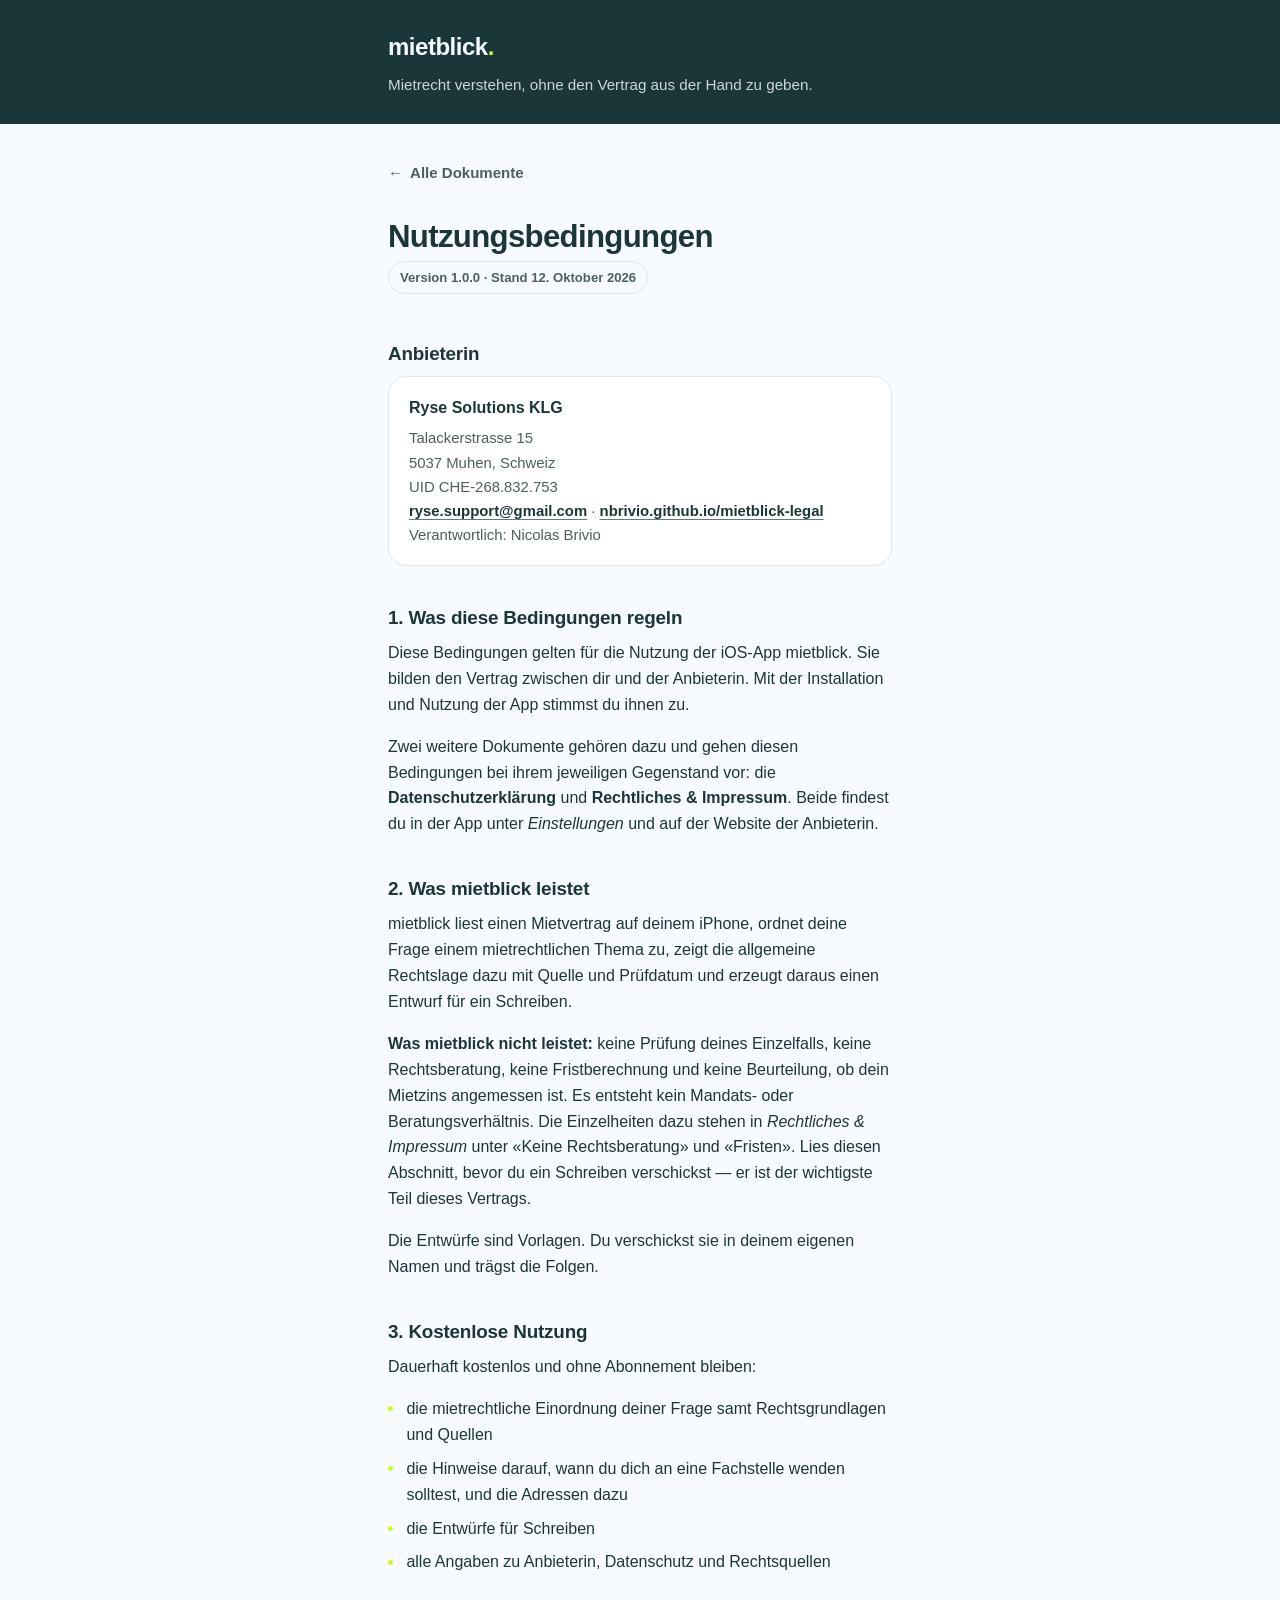
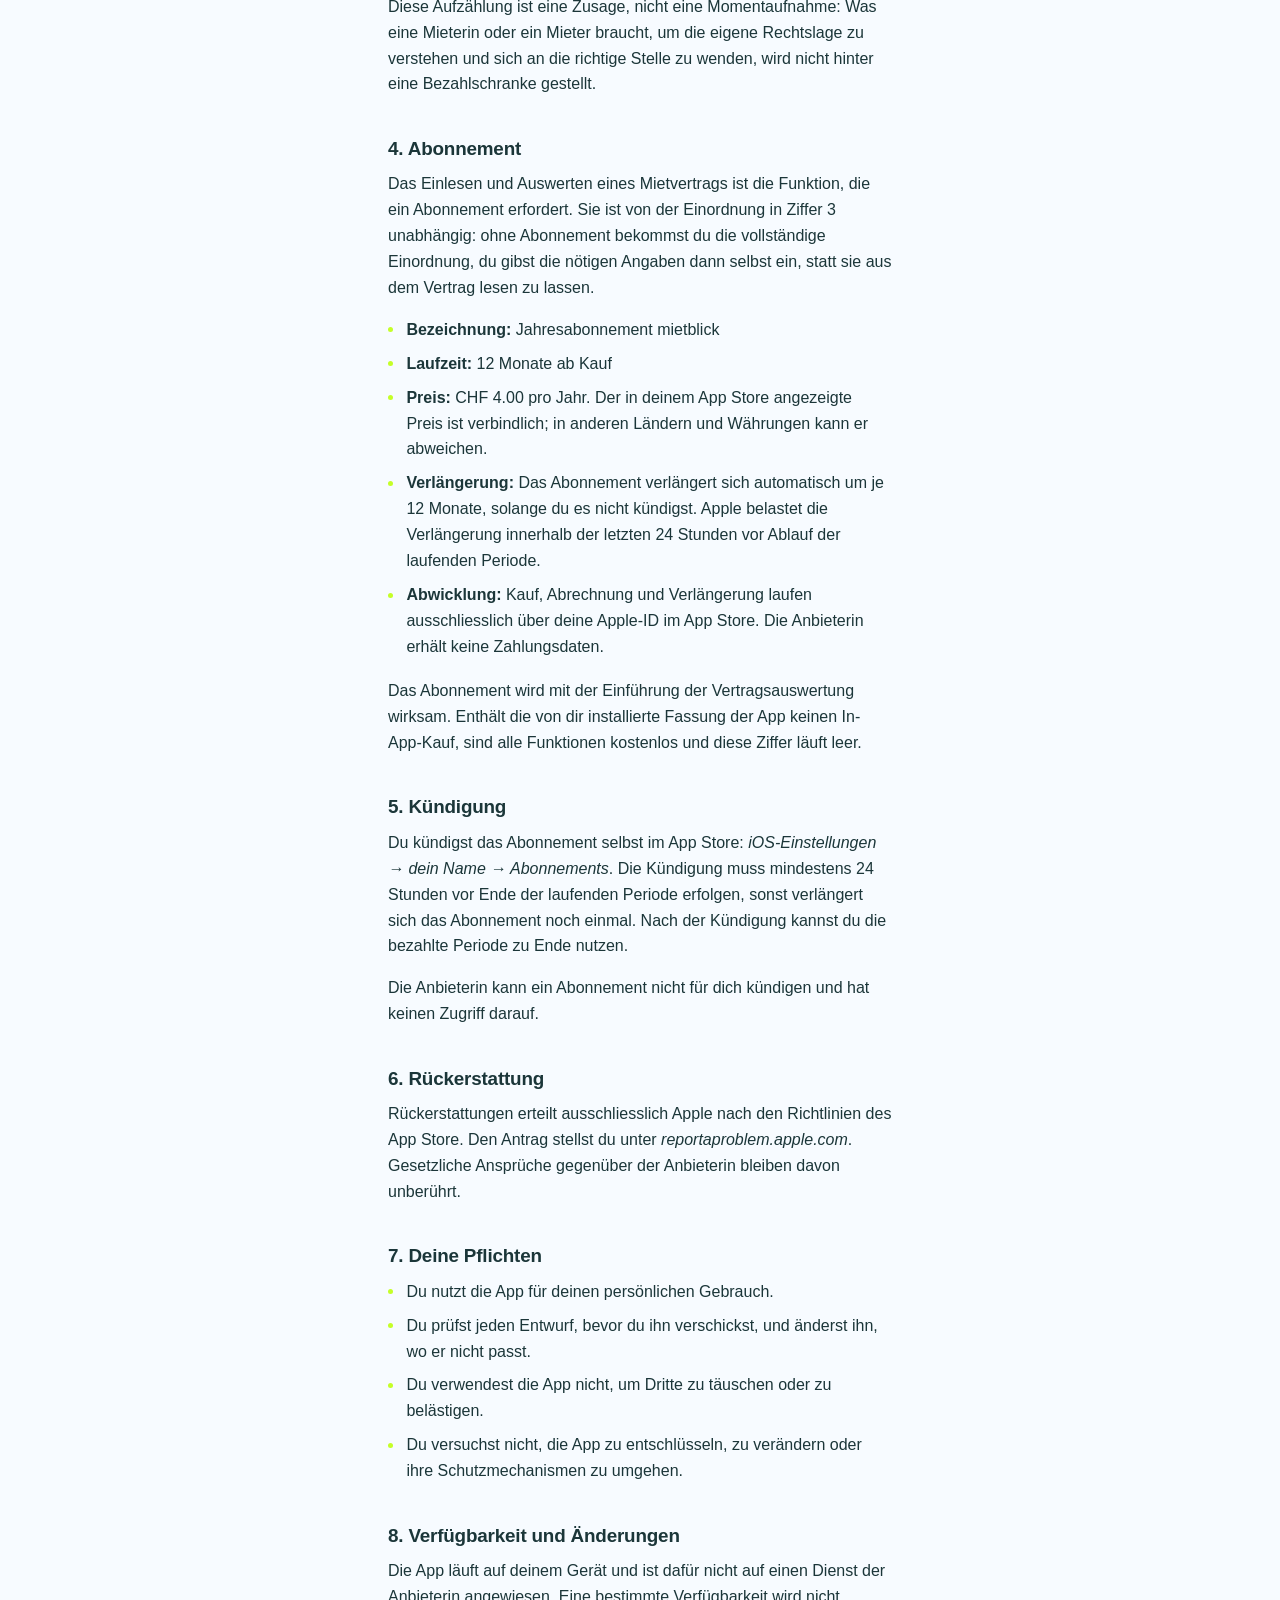
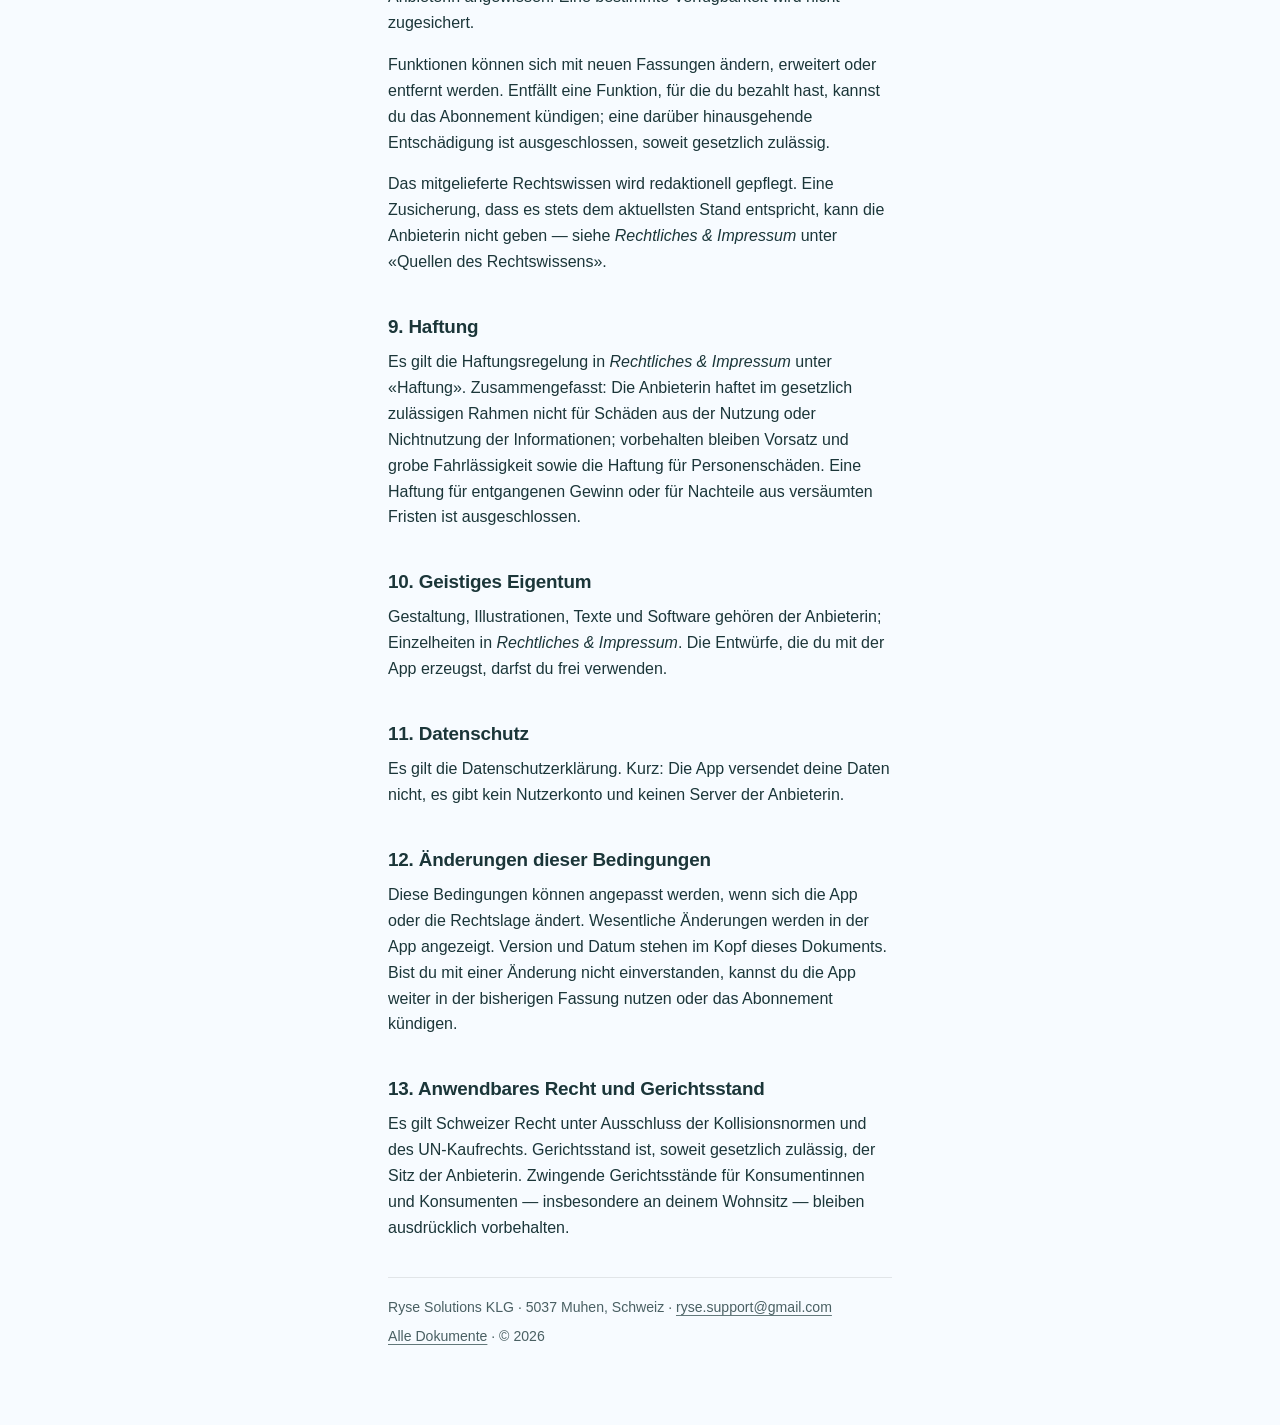
==== agb.html @ 71dbad0a "Rechtstexte mietblick Datenschutzerklärung, Nutzungsbedingungen, Impressum und Support zur iOS-App m" ====
<!doctype html>
<html lang="de-CH">
<head>
<meta charset="utf-8">
<meta name="viewport" content="width=device-width, initial-scale=1">
<title>Nutzungsbedingungen – mietblick</title>
<meta name="description" content="Leistungen, Abonnement, Kündigung, Haftung">
<meta name="color-scheme" content="light dark">
<meta name="robots" content="index, follow">
<link rel="stylesheet" href="assets/style.css">
</head>
<body>
<a class="skip" href="#inhalt">Zum Inhalt springen</a>
<header class="top">
  <div class="wrap">
    <a class="brand" href="index.html">mietblick<span class="dot" aria-hidden="true">.</span></a>
    <p class="tagline">Mietrecht verstehen, ohne den Vertrag aus der Hand zu geben.</p>
  </div>
</header>
<div class="wrap">
<nav class="back"><a href="index.html"><span aria-hidden="true">&#8592;</span> Alle Dokumente</a></nav>
<main id="inhalt">
<h1>Nutzungsbedingungen</h1><p class="stamp">Version 1.0.0 · Stand 12. Oktober 2026</p>
<h2>Anbieterin</h2>
<div class="card"><p class="name">Ryse Solutions KLG</p><p class="meta">Talackerstrasse 15<br>5037 Muhen, Schweiz</p><p class="meta">UID CHE-268.832.753</p><p class="meta"><a href="mailto:ryse.support@gmail.com">ryse.support@gmail.com</a> · <a href="https://nbrivio.github.io/mietblick-legal/">nbrivio.github.io/mietblick-legal</a></p><p class="meta">Verantwortlich: Nicolas Brivio</p></div>
<h2>1. Was diese Bedingungen regeln</h2>
<p>Diese Bedingungen gelten für die Nutzung der iOS-App mietblick. Sie bilden den Vertrag zwischen dir und der Anbieterin. Mit der Installation und Nutzung der App stimmst du ihnen zu.</p>
<p>Zwei weitere Dokumente gehören dazu und gehen diesen Bedingungen bei ihrem jeweiligen Gegenstand vor: die <strong>Datenschutzerklärung</strong> und <strong>Rechtliches &amp; Impressum</strong>. Beide findest du in der App unter <em>Einstellungen</em> und auf der Website der Anbieterin.</p>
<h2>2. Was mietblick leistet</h2>
<p>mietblick liest einen Mietvertrag auf deinem iPhone, ordnet deine Frage einem mietrechtlichen Thema zu, zeigt die allgemeine Rechtslage dazu mit Quelle und Prüfdatum und erzeugt daraus einen Entwurf für ein Schreiben.</p>
<p><strong>Was mietblick nicht leistet:</strong> keine Prüfung deines Einzelfalls, keine Rechtsberatung, keine Fristberechnung und keine Beurteilung, ob dein Mietzins angemessen ist. Es entsteht kein Mandats- oder Beratungsverhältnis. Die Einzelheiten dazu stehen in <em>Rechtliches &amp; Impressum</em> unter «Keine Rechtsberatung» und «Fristen». Lies diesen Abschnitt, bevor du ein Schreiben verschickst — er ist der wichtigste Teil dieses Vertrags.</p>
<p>Die Entwürfe sind Vorlagen. Du verschickst sie in deinem eigenen Namen und trägst die Folgen.</p>
<h2>3. Kostenlose Nutzung</h2>
<p>Dauerhaft kostenlos und ohne Abonnement bleiben:</p>
<ul><li>die mietrechtliche Einordnung deiner Frage samt Rechtsgrundlagen und Quellen</li><li>die Hinweise darauf, wann du dich an eine Fachstelle wenden solltest, und die Adressen dazu</li><li>die Entwürfe für Schreiben</li><li>alle Angaben zu Anbieterin, Datenschutz und Rechtsquellen</li></ul>
<p>Diese Aufzählung ist eine Zusage, nicht eine Momentaufnahme: Was eine Mieterin oder ein Mieter braucht, um die eigene Rechtslage zu verstehen und sich an die richtige Stelle zu wenden, wird nicht hinter eine Bezahlschranke gestellt.</p>
<h2>4. Abonnement</h2>
<p>Das Einlesen und Auswerten eines Mietvertrags ist die Funktion, die ein Abonnement erfordert. Sie ist von der Einordnung in Ziffer 3 unabhängig: ohne Abonnement bekommst du die vollständige Einordnung, du gibst die nötigen Angaben dann selbst ein, statt sie aus dem Vertrag lesen zu lassen.</p>
<ul><li><strong>Bezeichnung:</strong> Jahresabonnement mietblick</li><li><strong>Laufzeit:</strong> 12 Monate ab Kauf</li><li><strong>Preis:</strong> CHF 4.00 pro Jahr. Der in deinem App Store angezeigte Preis ist verbindlich; in anderen Ländern und Währungen kann er abweichen.</li><li><strong>Verlängerung:</strong> Das Abonnement verlängert sich automatisch um je 12 Monate, solange du es nicht kündigst. Apple belastet die Verlängerung innerhalb der letzten 24 Stunden vor Ablauf der laufenden Periode.</li><li><strong>Abwicklung:</strong> Kauf, Abrechnung und Verlängerung laufen ausschliesslich über deine Apple-ID im App Store. Die Anbieterin erhält keine Zahlungsdaten.</li></ul>
<p>Das Abonnement wird mit der Einführung der Vertragsauswertung wirksam. Enthält die von dir installierte Fassung der App keinen In-App-Kauf, sind alle Funktionen kostenlos und diese Ziffer läuft leer.</p>
<h2>5. Kündigung</h2>
<p>Du kündigst das Abonnement selbst im App Store: <em>iOS-Einstellungen → dein Name → Abonnements</em>. Die Kündigung muss mindestens 24 Stunden vor Ende der laufenden Periode erfolgen, sonst verlängert sich das Abonnement noch einmal. Nach der Kündigung kannst du die bezahlte Periode zu Ende nutzen.</p>
<p>Die Anbieterin kann ein Abonnement nicht für dich kündigen und hat keinen Zugriff darauf.</p>
<h2>6. Rückerstattung</h2>
<p>Rückerstattungen erteilt ausschliesslich Apple nach den Richtlinien des App Store. Den Antrag stellst du unter <em>reportaproblem.apple.com</em>. Gesetzliche Ansprüche gegenüber der Anbieterin bleiben davon unberührt.</p>
<h2>7. Deine Pflichten</h2>
<ul><li>Du nutzt die App für deinen persönlichen Gebrauch.</li><li>Du prüfst jeden Entwurf, bevor du ihn verschickst, und änderst ihn, wo er nicht passt.</li><li>Du verwendest die App nicht, um Dritte zu täuschen oder zu belästigen.</li><li>Du versuchst nicht, die App zu entschlüsseln, zu verändern oder ihre Schutzmechanismen zu umgehen.</li></ul>
<h2>8. Verfügbarkeit und Änderungen</h2>
<p>Die App läuft auf deinem Gerät und ist dafür nicht auf einen Dienst der Anbieterin angewiesen. Eine bestimmte Verfügbarkeit wird nicht zugesichert.</p>
<p>Funktionen können sich mit neuen Fassungen ändern, erweitert oder entfernt werden. Entfällt eine Funktion, für die du bezahlt hast, kannst du das Abonnement kündigen; eine darüber hinausgehende Entschädigung ist ausgeschlossen, soweit gesetzlich zulässig.</p>
<p>Das mitgelieferte Rechtswissen wird redaktionell gepflegt. Eine Zusicherung, dass es stets dem aktuellsten Stand entspricht, kann die Anbieterin nicht geben — siehe <em>Rechtliches &amp; Impressum</em> unter «Quellen des Rechtswissens».</p>
<h2>9. Haftung</h2>
<p>Es gilt die Haftungsregelung in <em>Rechtliches &amp; Impressum</em> unter «Haftung». Zusammengefasst: Die Anbieterin haftet im gesetzlich zulässigen Rahmen nicht für Schäden aus der Nutzung oder Nichtnutzung der Informationen; vorbehalten bleiben Vorsatz und grobe Fahrlässigkeit sowie die Haftung für Personenschäden. Eine Haftung für entgangenen Gewinn oder für Nachteile aus versäumten Fristen ist ausgeschlossen.</p>
<h2>10. Geistiges Eigentum</h2>
<p>Gestaltung, Illustrationen, Texte und Software gehören der Anbieterin; Einzelheiten in <em>Rechtliches &amp; Impressum</em>. Die Entwürfe, die du mit der App erzeugst, darfst du frei verwenden.</p>
<h2>11. Datenschutz</h2>
<p>Es gilt die Datenschutzerklärung. Kurz: Die App versendet deine Daten nicht, es gibt kein Nutzerkonto und keinen Server der Anbieterin.</p>
<h2>12. Änderungen dieser Bedingungen</h2>
<p>Diese Bedingungen können angepasst werden, wenn sich die App oder die Rechtslage ändert. Wesentliche Änderungen werden in der App angezeigt. Version und Datum stehen im Kopf dieses Dokuments. Bist du mit einer Änderung nicht einverstanden, kannst du die App weiter in der bisherigen Fassung nutzen oder das Abonnement kündigen.</p>
<h2>13. Anwendbares Recht und Gerichtsstand</h2>
<p>Es gilt Schweizer Recht unter Ausschluss der Kollisionsnormen und des UN-Kaufrechts. Gerichtsstand ist, soweit gesetzlich zulässig, der Sitz der Anbieterin. Zwingende Gerichtsstände für Konsumentinnen und Konsumenten — insbesondere an deinem Wohnsitz — bleiben ausdrücklich vorbehalten.</p>
</main>
<footer class="foot">
  <p>Ryse Solutions KLG · 5037 Muhen, Schweiz · <a href="mailto:ryse.support@gmail.com">ryse.support@gmail.com</a></p>
  <p><a href="index.html">Alle Dokumente</a> · &copy; 2026</p>
</footer>
</div>
</body>
</html>
---- assets/style.css ----
/* mietblick — Rechtstexte.
   Farben, Radien und Abstände sind aus MBColor/MBRadius der App übernommen, damit
   die Seite wie die App aussieht und nicht wie ein fremdes Dokument. Die
   Kontrastwerte in den Kommentaren stammen aus Tokens.swift und sind dort geprüft. */

:root {
  --lime:        #C5FF28;
  --petrol:      #1B3639;
  --petrol-deep: #0F2426;
  --ice:         #F7FBFF;

  --bg:        var(--ice);
  --surface:   #ffffff;
  --ink:       var(--petrol);   /* 12.4:1 auf surface */
  --ink-2:     #4A6063;         /*  6.7:1 */
  --ink-faint: #62787A;         /*  4.5:1 */
  --outline:   #E1E5E8;
  --separator: #EEF1F2;
  --hero:      var(--petrol);
  --hero-ink:  var(--ice);
  --radius:    18px;
  --radius-sm: 12px;
  --measure:   34rem;
}

@media (prefers-color-scheme: dark) {
  :root:not([data-theme="light"]) {
    --bg:        #0A1719;
    --surface:   #16302F;
    --ink:       var(--ice);    /* 13.5:1 */
    --ink-2:     #A9BDBF;       /*  7.2:1 */
    --ink-faint: #829799;       /*  4.6:1 */
    --outline:   rgba(255,255,255,.14);
    --separator: rgba(255,255,255,.10);
    --hero:      #244B50;
    --hero-ink:  var(--ice);
  }
}

* { box-sizing: border-box; }

html { -webkit-text-size-adjust: 100%; }

body {
  margin: 0;
  background: var(--bg);
  color: var(--ink);
  font: 1rem/1.62 -apple-system, BlinkMacSystemFont, "Segoe UI", Roboto, Helvetica, Arial, sans-serif;
  font-feature-settings: "kern";
  text-rendering: optimizeLegibility;
}

/* Keyboard users reach the text without walking the whole document list. */
.skip {
  position: absolute; left: -9999px;
  background: var(--lime); color: var(--petrol);
  padding: 12px 18px; border-radius: 0 0 var(--radius-sm) 0;
  font-weight: 650; z-index: 10;
}
.skip:focus { left: 0; top: 0; }

:focus-visible {
  outline: 3px solid var(--lime);
  outline-offset: 2px;
  border-radius: 4px;
}

.wrap { max-width: var(--measure); margin: 0 auto; padding: 0 20px 72px; }

/* --- Kopf --- */

header.top {
  background: var(--hero); color: var(--hero-ink);
  padding: 28px 0 26px;
  margin-bottom: 28px;
}
header.top .wrap { padding-bottom: 0; }
.brand {
  display: inline-block; text-decoration: none;
  color: var(--hero-ink);
  font-size: 1.5rem; font-weight: 700; letter-spacing: -.02em;
}
.brand .dot { color: var(--lime); }
.brand:hover { text-decoration: none; }
.tagline { margin: 6px 0 0; color: var(--ice); opacity: .82; font-size: .95rem; }

nav.back { margin: 0 0 22px; }
nav.back a {
  display: inline-flex; align-items: center; gap: 7px;
  min-height: 44px;
  color: var(--ink-2); text-decoration: none; font-size: .94rem; font-weight: 550;
}
nav.back a:hover { color: var(--ink); }

/* --- Text --- */

main h1 {
  font-size: 1.95rem; line-height: 1.2; letter-spacing: -.022em;
  margin: 0 0 6px; font-weight: 700;
}
main h2 {
  font-size: 1.18rem; line-height: 1.32; letter-spacing: -.01em;
  margin: 2.1em 0 .5em; font-weight: 650;
}
main h2:first-of-type { margin-top: 1.4em; }
p { margin: 0 0 1em; }
a { color: var(--ink); text-decoration-color: var(--ink-faint); text-underline-offset: .18em; }
a:hover { text-decoration-color: var(--ink); }
strong { font-weight: 650; }

.stamp {
  display: inline-block;
  margin: 0 0 1.6em;
  padding: 5px 11px;
  border: 1px solid var(--outline); border-radius: 999px;
  color: var(--ink-2); font-size: .82rem; font-weight: 550;
}

ul { margin: 0 0 1.15em; padding: 0; list-style: none; }
ul li {
  position: relative; padding-left: 1.15em; margin-bottom: .5em;
}
ul li::before {
  content: ""; position: absolute; left: 0; top: .66em;
  width: 5px; height: 5px; border-radius: 50%;
  background: var(--lime);
  /* Lime on white is 1.4:1 — decorative only. The indent carries the structure,
     and a screen reader gets a real <ul>. */
}

/* --- Karten --- */

.card {
  background: var(--surface);
  border: 1px solid var(--outline);
  border-radius: var(--radius);
  padding: 18px 20px;
  margin: 0 0 1.4em;
}
.card p:last-child, .card ul:last-child { margin-bottom: 0; }
.card .name { font-weight: 650; margin-bottom: .35em; }
.card .meta { color: var(--ink-2); font-size: .93rem; margin: 0; }
.card .meta a { color: var(--ink); font-weight: 550; }

/* --- Tabellen: auf dem Telefon als Blöcke, nicht als Querscroll --- */

table { width: 100%; border-collapse: collapse; margin: 0 0 1.5em; font-size: .94rem; }
thead th {
  text-align: left; font-weight: 650; font-size: .78rem;
  text-transform: uppercase; letter-spacing: .055em;
  color: var(--ink-faint);
  padding: 0 10px 7px 0;
  border-bottom: 1px solid var(--outline);
}
tbody td { padding: 11px 10px 11px 0; border-bottom: 1px solid var(--separator); vertical-align: top; }

@media (max-width: 36rem) {
  thead { position: absolute; width: 1px; height: 1px; overflow: hidden; clip-path: inset(50%); }
  tbody tr {
    display: block; background: var(--surface);
    border: 1px solid var(--outline); border-radius: var(--radius-sm);
    padding: 12px 14px; margin-bottom: 10px;
  }
  tbody td { display: block; border: 0; padding: 0 0 6px; }
  tbody td:last-child { padding-bottom: 0; }
  tbody td::before {
    content: attr(data-label);
    display: block;
    font-size: .74rem; text-transform: uppercase; letter-spacing: .055em;
    color: var(--ink-faint); font-weight: 650; margin-bottom: 1px;
  }
}

/* --- Dokumentliste auf der Startseite --- */

.docs { display: grid; gap: 10px; margin: 0 0 2em; padding: 0; list-style: none; }
.docs li { padding: 0; margin: 0; }
.docs li::before { content: none; }
.docs a {
  display: flex; align-items: center; gap: 14px;
  background: var(--surface);
  border: 1px solid var(--outline); border-radius: var(--radius);
  padding: 16px 18px; min-height: 44px;
  text-decoration: none; color: var(--ink);
}
.docs a:hover { border-color: var(--ink-faint); }
.docs .t { font-weight: 650; display: block; }
.docs .d { color: var(--ink-2); font-size: .9rem; display: block; margin-top: 1px; }
.docs .chev { margin-left: auto; color: var(--ink-faint); flex: none; }

/* --- Fuss --- */

footer.foot {
  border-top: 1px solid var(--outline);
  margin-top: 2.6em; padding-top: 18px;
  color: var(--ink-2); font-size: .88rem;
}
footer.foot a { color: var(--ink-2); }
footer.foot p { margin: 0 0 .4em; }

@media (prefers-reduced-motion: reduce) {
  * { transition: none !important; animation: none !important; }
}
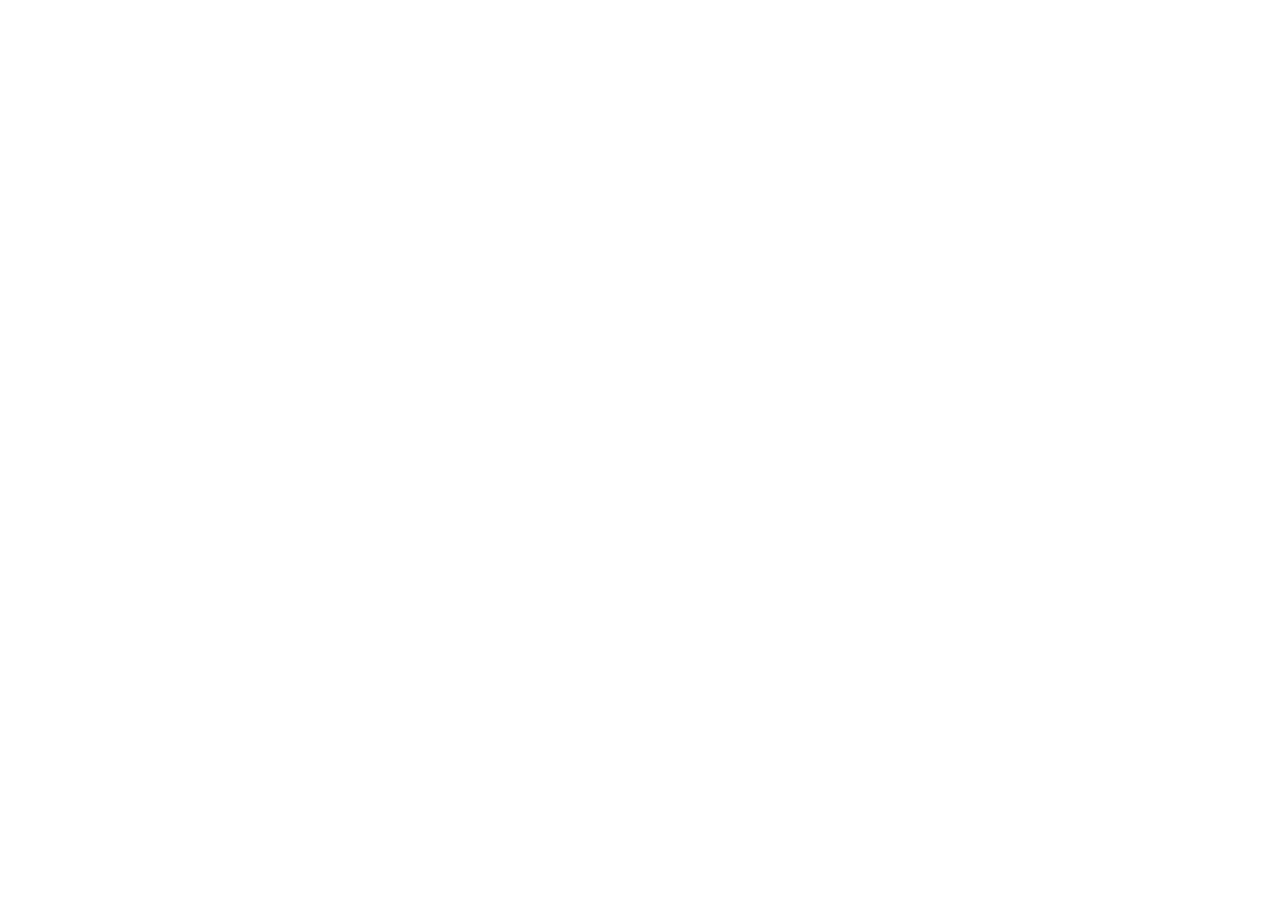
==== commit 21d78798: "Weiterleitung auf ryse-solutions.ch/mietblick-legal/ Die Rechtstexte liegen jetzt im Repo ryse-websi" ====
--- a/agb.html
+++ b/agb.html
@@ -3,67 +3,26 @@
 <head>
 <meta charset="utf-8">
 <meta name="viewport" content="width=device-width, initial-scale=1">
-<title>Nutzungsbedingungen – mietblick</title>
-<meta name="description" content="Leistungen, Abonnement, Kündigung, Haftung">
-<meta name="color-scheme" content="light dark">
-<meta name="robots" content="index, follow">
-<link rel="stylesheet" href="assets/style.css">
+<title>Verschoben &ndash; mietblick</title>
+<link rel="canonical" href="https://ryse-solutions.ch/mietblick-legal/agb.html">
+<meta http-equiv="refresh" content="0; url=https://ryse-solutions.ch/mietblick-legal/agb.html">
+<meta name="robots" content="noindex, follow">
+<style>
+  body { margin:0; min-height:100vh; display:grid; place-items:center;
+         background:#F7FBFF; color:#1B3639;
+         font:1rem/1.6 -apple-system,BlinkMacSystemFont,"Segoe UI",Roboto,Helvetica,Arial,sans-serif; }
+  main { max-width:30rem; padding:24px; text-align:center; }
+  h1 { font-size:1.25rem; margin:0 0 .6em; }
+  a { color:#1B3639; }
+  @media (prefers-color-scheme: dark) { body { background:#0A0A0A; color:#E8DCD0; } }
+</style>
 </head>
 <body>
-<a class="skip" href="#inhalt">Zum Inhalt springen</a>
-<header class="top">
-  <div class="wrap">
-    <a class="brand" href="index.html">mietblick<span class="dot" aria-hidden="true">.</span></a>
-    <p class="tagline">Mietrecht verstehen, ohne den Vertrag aus der Hand zu geben.</p>
-  </div>
-</header>
-<div class="wrap">
-<nav class="back"><a href="index.html"><span aria-hidden="true">&#8592;</span> Alle Dokumente</a></nav>
-<main id="inhalt">
-<h1>Nutzungsbedingungen</h1><p class="stamp">Version 1.0.0 · Stand 12. Oktober 2026</p>
-<h2>Anbieterin</h2>
-<div class="card"><p class="name">Ryse Solutions KLG</p><p class="meta">Talackerstrasse 15<br>5037 Muhen, Schweiz</p><p class="meta">UID CHE-268.832.753</p><p class="meta"><a href="mailto:ryse.support@gmail.com">ryse.support@gmail.com</a> · <a href="https://nbrivio.github.io/mietblick-legal/">nbrivio.github.io/mietblick-legal</a></p><p class="meta">Verantwortlich: Nicolas Brivio</p></div>
-<h2>1. Was diese Bedingungen regeln</h2>
-<p>Diese Bedingungen gelten für die Nutzung der iOS-App mietblick. Sie bilden den Vertrag zwischen dir und der Anbieterin. Mit der Installation und Nutzung der App stimmst du ihnen zu.</p>
-<p>Zwei weitere Dokumente gehören dazu und gehen diesen Bedingungen bei ihrem jeweiligen Gegenstand vor: die <strong>Datenschutzerklärung</strong> und <strong>Rechtliches &amp; Impressum</strong>. Beide findest du in der App unter <em>Einstellungen</em> und auf der Website der Anbieterin.</p>
-<h2>2. Was mietblick leistet</h2>
-<p>mietblick liest einen Mietvertrag auf deinem iPhone, ordnet deine Frage einem mietrechtlichen Thema zu, zeigt die allgemeine Rechtslage dazu mit Quelle und Prüfdatum und erzeugt daraus einen Entwurf für ein Schreiben.</p>
-<p><strong>Was mietblick nicht leistet:</strong> keine Prüfung deines Einzelfalls, keine Rechtsberatung, keine Fristberechnung und keine Beurteilung, ob dein Mietzins angemessen ist. Es entsteht kein Mandats- oder Beratungsverhältnis. Die Einzelheiten dazu stehen in <em>Rechtliches &amp; Impressum</em> unter «Keine Rechtsberatung» und «Fristen». Lies diesen Abschnitt, bevor du ein Schreiben verschickst — er ist der wichtigste Teil dieses Vertrags.</p>
-<p>Die Entwürfe sind Vorlagen. Du verschickst sie in deinem eigenen Namen und trägst die Folgen.</p>
-<h2>3. Kostenlose Nutzung</h2>
-<p>Dauerhaft kostenlos und ohne Abonnement bleiben:</p>
-<ul><li>die mietrechtliche Einordnung deiner Frage samt Rechtsgrundlagen und Quellen</li><li>die Hinweise darauf, wann du dich an eine Fachstelle wenden solltest, und die Adressen dazu</li><li>die Entwürfe für Schreiben</li><li>alle Angaben zu Anbieterin, Datenschutz und Rechtsquellen</li></ul>
-<p>Diese Aufzählung ist eine Zusage, nicht eine Momentaufnahme: Was eine Mieterin oder ein Mieter braucht, um die eigene Rechtslage zu verstehen und sich an die richtige Stelle zu wenden, wird nicht hinter eine Bezahlschranke gestellt.</p>
-<h2>4. Abonnement</h2>
-<p>Das Einlesen und Auswerten eines Mietvertrags ist die Funktion, die ein Abonnement erfordert. Sie ist von der Einordnung in Ziffer 3 unabhängig: ohne Abonnement bekommst du die vollständige Einordnung, du gibst die nötigen Angaben dann selbst ein, statt sie aus dem Vertrag lesen zu lassen.</p>
-<ul><li><strong>Bezeichnung:</strong> Jahresabonnement mietblick</li><li><strong>Laufzeit:</strong> 12 Monate ab Kauf</li><li><strong>Preis:</strong> CHF 4.00 pro Jahr. Der in deinem App Store angezeigte Preis ist verbindlich; in anderen Ländern und Währungen kann er abweichen.</li><li><strong>Verlängerung:</strong> Das Abonnement verlängert sich automatisch um je 12 Monate, solange du es nicht kündigst. Apple belastet die Verlängerung innerhalb der letzten 24 Stunden vor Ablauf der laufenden Periode.</li><li><strong>Abwicklung:</strong> Kauf, Abrechnung und Verlängerung laufen ausschliesslich über deine Apple-ID im App Store. Die Anbieterin erhält keine Zahlungsdaten.</li></ul>
-<p>Das Abonnement wird mit der Einführung der Vertragsauswertung wirksam. Enthält die von dir installierte Fassung der App keinen In-App-Kauf, sind alle Funktionen kostenlos und diese Ziffer läuft leer.</p>
-<h2>5. Kündigung</h2>
-<p>Du kündigst das Abonnement selbst im App Store: <em>iOS-Einstellungen → dein Name → Abonnements</em>. Die Kündigung muss mindestens 24 Stunden vor Ende der laufenden Periode erfolgen, sonst verlängert sich das Abonnement noch einmal. Nach der Kündigung kannst du die bezahlte Periode zu Ende nutzen.</p>
-<p>Die Anbieterin kann ein Abonnement nicht für dich kündigen und hat keinen Zugriff darauf.</p>
-<h2>6. Rückerstattung</h2>
-<p>Rückerstattungen erteilt ausschliesslich Apple nach den Richtlinien des App Store. Den Antrag stellst du unter <em>reportaproblem.apple.com</em>. Gesetzliche Ansprüche gegenüber der Anbieterin bleiben davon unberührt.</p>
-<h2>7. Deine Pflichten</h2>
-<ul><li>Du nutzt die App für deinen persönlichen Gebrauch.</li><li>Du prüfst jeden Entwurf, bevor du ihn verschickst, und änderst ihn, wo er nicht passt.</li><li>Du verwendest die App nicht, um Dritte zu täuschen oder zu belästigen.</li><li>Du versuchst nicht, die App zu entschlüsseln, zu verändern oder ihre Schutzmechanismen zu umgehen.</li></ul>
-<h2>8. Verfügbarkeit und Änderungen</h2>
-<p>Die App läuft auf deinem Gerät und ist dafür nicht auf einen Dienst der Anbieterin angewiesen. Eine bestimmte Verfügbarkeit wird nicht zugesichert.</p>
-<p>Funktionen können sich mit neuen Fassungen ändern, erweitert oder entfernt werden. Entfällt eine Funktion, für die du bezahlt hast, kannst du das Abonnement kündigen; eine darüber hinausgehende Entschädigung ist ausgeschlossen, soweit gesetzlich zulässig.</p>
-<p>Das mitgelieferte Rechtswissen wird redaktionell gepflegt. Eine Zusicherung, dass es stets dem aktuellsten Stand entspricht, kann die Anbieterin nicht geben — siehe <em>Rechtliches &amp; Impressum</em> unter «Quellen des Rechtswissens».</p>
-<h2>9. Haftung</h2>
-<p>Es gilt die Haftungsregelung in <em>Rechtliches &amp; Impressum</em> unter «Haftung». Zusammengefasst: Die Anbieterin haftet im gesetzlich zulässigen Rahmen nicht für Schäden aus der Nutzung oder Nichtnutzung der Informationen; vorbehalten bleiben Vorsatz und grobe Fahrlässigkeit sowie die Haftung für Personenschäden. Eine Haftung für entgangenen Gewinn oder für Nachteile aus versäumten Fristen ist ausgeschlossen.</p>
-<h2>10. Geistiges Eigentum</h2>
-<p>Gestaltung, Illustrationen, Texte und Software gehören der Anbieterin; Einzelheiten in <em>Rechtliches &amp; Impressum</em>. Die Entwürfe, die du mit der App erzeugst, darfst du frei verwenden.</p>
-<h2>11. Datenschutz</h2>
-<p>Es gilt die Datenschutzerklärung. Kurz: Die App versendet deine Daten nicht, es gibt kein Nutzerkonto und keinen Server der Anbieterin.</p>
-<h2>12. Änderungen dieser Bedingungen</h2>
-<p>Diese Bedingungen können angepasst werden, wenn sich die App oder die Rechtslage ändert. Wesentliche Änderungen werden in der App angezeigt. Version und Datum stehen im Kopf dieses Dokuments. Bist du mit einer Änderung nicht einverstanden, kannst du die App weiter in der bisherigen Fassung nutzen oder das Abonnement kündigen.</p>
-<h2>13. Anwendbares Recht und Gerichtsstand</h2>
-<p>Es gilt Schweizer Recht unter Ausschluss der Kollisionsnormen und des UN-Kaufrechts. Gerichtsstand ist, soweit gesetzlich zulässig, der Sitz der Anbieterin. Zwingende Gerichtsstände für Konsumentinnen und Konsumenten — insbesondere an deinem Wohnsitz — bleiben ausdrücklich vorbehalten.</p>
+<main>
+  <h1>Diese Seite ist umgezogen</h1>
+  <p>Die Rechtstexte zu mietblick liegen jetzt unter
+     <a href="https://ryse-solutions.ch/mietblick-legal/agb.html">ryse-solutions.ch/mietblick-legal/agb.html</a>.</p>
+  <p>Du wirst automatisch weitergeleitet.</p>
 </main>
-<footer class="foot">
-  <p>Ryse Solutions KLG · 5037 Muhen, Schweiz · <a href="mailto:ryse.support@gmail.com">ryse.support@gmail.com</a></p>
-  <p><a href="index.html">Alle Dokumente</a> · &copy; 2026</p>
-</footer>
-</div>
 </body>
 </html>
